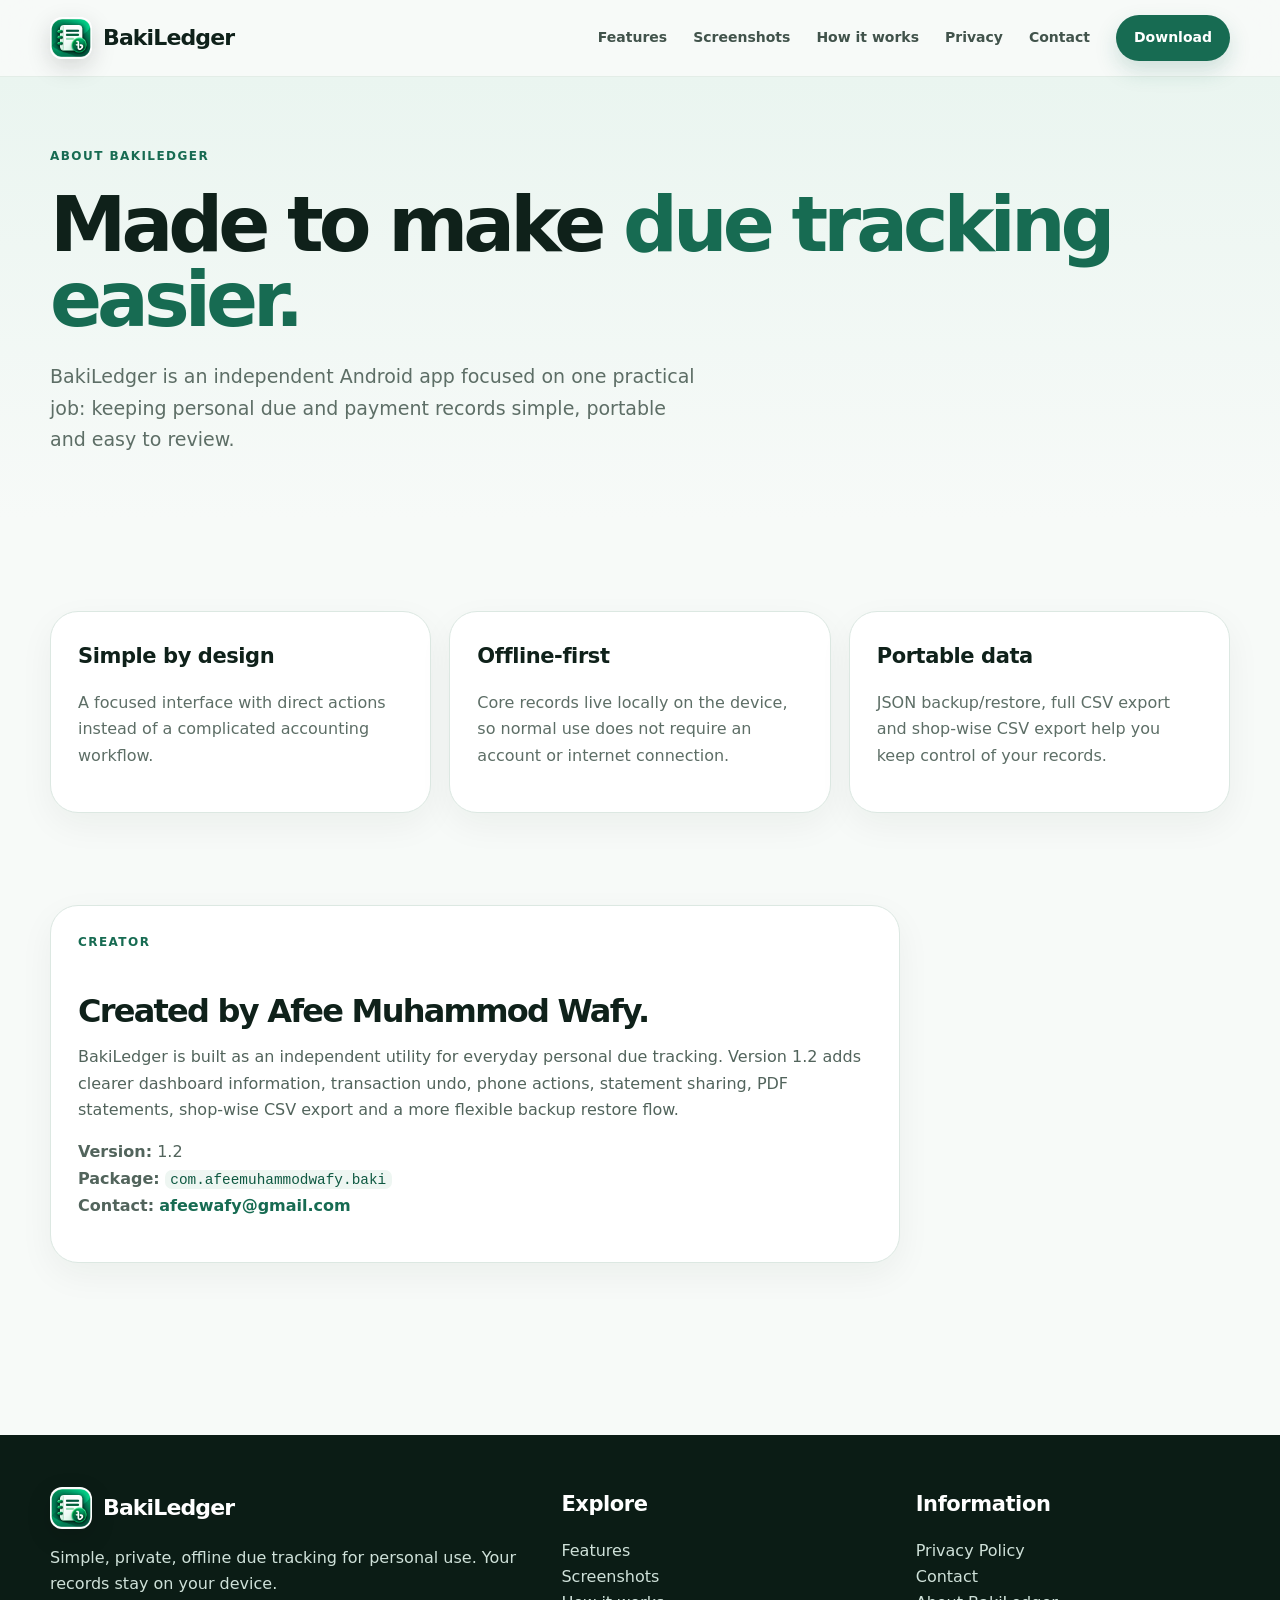
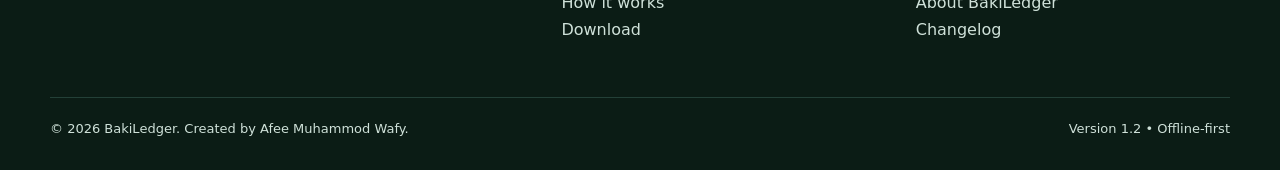
==== about/index.html @ 6c8f23ba "Add files via upload" ====
<!doctype html>
<html lang="en">
<head>
<meta charset="utf-8">
<meta name="viewport" content="width=device-width, initial-scale=1">
<title>About BakiLedger 1.2 — Offline Due Tracker</title>
<meta name="description" content="Learn about BakiLedger 1.2, an independent Android app created by Afee Muhammod Wafy for simple offline shop due and payment tracking.">
<meta name="robots" content="index,follow">
<meta name="author" content="Afee Muhammod Wafy">
<link rel="canonical" href="https://bakiledger.amwafy.xyz/about/">
<meta property="og:type" content="website">
<meta property="og:site_name" content="BakiLedger">
<meta property="og:title" content="About BakiLedger 1.2 — Offline Due Tracker">
<meta property="og:description" content="Learn about BakiLedger 1.2, an independent Android app created by Afee Muhammod Wafy for simple offline shop due and payment tracking.">
<meta property="og:url" content="https://bakiledger.amwafy.xyz/about/">
<meta property="og:image" content="https://bakiledger.amwafy.xyz/assets/feature-graphic.webp">
<meta property="og:image:width" content="1024">
<meta property="og:image:height" content="500">
<meta name="twitter:card" content="summary_large_image">
<meta name="twitter:title" content="About BakiLedger 1.2 — Offline Due Tracker">
<meta name="twitter:description" content="Learn about BakiLedger 1.2, an independent Android app created by Afee Muhammod Wafy for simple offline shop due and payment tracking.">
<meta name="twitter:image" content="https://bakiledger.amwafy.xyz/assets/feature-graphic.webp">
<link rel="icon" type="image/x-icon" href="../favicon.ico">
<link rel="icon" type="image/webp" sizes="48x48" href="../assets/favicon-48x48.webp">
<link rel="icon" type="image/png" sizes="32x32" href="../assets/favicon-32x32.png">
<link rel="icon" type="image/png" sizes="16x16" href="../assets/favicon-16x16.png">
<link rel="apple-touch-icon" href="../assets/apple-touch-icon.png">
<link rel="manifest" href="../site.webmanifest">
<meta name="theme-color" content="#0f5942">

<link rel="preload" as="image" href="../assets/bakiledger-icon.webp" fetchpriority="high">
<link rel="stylesheet" href="../styles.css">

</head>
<body>
<header class="nav">
  <div class="container nav-in">
    <a class="brand" href="../" aria-label="BakiLedger home"><span class="logo"><img src="../assets/bakiledger-icon.webp" alt="" width="42" height="42" loading="eager" decoding="async" fetchpriority="high"></span><span>BakiLedger</span></a>
    <button class="menu" data-menu aria-label="Open navigation" aria-expanded="false">☰</button>
    <nav class="navlinks" data-links>
      <a href="../features/">Features</a>
      <a href="../screenshots/">Screenshots</a>
      <a href="../how-it-works/">How it works</a>
      <a href="../privacy/">Privacy</a>
      <a href="../contact/">Contact</a>
      <a class="nav-cta" href="../download/">Download</a>
    </nav>
  </div>
</header>
<main>
<section class="page-hero"><div class="container"><div class="kicker">About BakiLedger</div><h1>Made to make <span>due tracking easier.</span></h1><p class="lead">BakiLedger is an independent Android app focused on one practical job: keeping personal due and payment records simple, portable and easy to review.</p></div></section>
<section class="section"><div class="container grid-3">
<div class="card"><h3>Simple by design</h3><p class="muted">A focused interface with direct actions instead of a complicated accounting workflow.</p></div>
<div class="card"><h3>Offline-first</h3><p class="muted">Core records live locally on the device, so normal use does not require an account or internet connection.</p></div>
<div class="card"><h3>Portable data</h3><p class="muted">JSON backup/restore, full CSV export and shop-wise CSV export help you keep control of your records.</p></div>
</div></section>
<section class="section" style="padding-top:0"><div class="container"><div class="card prose"><div class="kicker">Creator</div><h2>Created by Afee Muhammod Wafy.</h2><p>BakiLedger is built as an independent utility for everyday personal due tracking. Version 1.2 adds clearer dashboard information, transaction undo, phone actions, statement sharing, PDF statements, shop-wise CSV export and a more flexible backup restore flow.</p><p><strong>Version:</strong> 1.2<br><strong>Package:</strong> <code>com.afeemuhammodwafy.baki</code><br><strong>Contact:</strong> <a style="color:var(--green);font-weight:800" href="mailto:afeewafy@gmail.com">afeewafy@gmail.com</a></p></div></div></section>
</main>
<footer class="footer">
  <div class="container footer-grid">
    <div><div class="brand" style="color:#fff"><span class="logo"><img src="../assets/bakiledger-icon.webp" alt="" width="42" height="42" loading="eager" decoding="async" fetchpriority="high"></span><span>BakiLedger</span></div><p>Simple, private, offline due tracking for personal use. Your records stay on your device.</p></div>
    <div><h3>Explore</h3><p><a href="../features/">Features</a><br><a href="../screenshots/">Screenshots</a><br><a href="../how-it-works/">How it works</a><br><a href="../download/">Download</a></p></div>
    <div><h3>Information</h3><p><a href="../privacy/">Privacy Policy</a><br><a href="../contact/">Contact</a><br><a href="../about/">About BakiLedger</a><br><a href="../changelog/">Changelog</a></p></div>
  </div>
  <div class="container footer-bottom"><span>© 2026 BakiLedger. Created by Afee Muhammod Wafy.</span><span>Version 1.2 • Offline-first</span></div>
</footer>
<script src="../script.js"></script>
</body>
</html>
---- styles.css ----
:root{
  --bg:#f7faf8;--surface:#fff;--surface-2:#eef6f2;--ink:#0f211a;--muted:#5d6e66;
  --green:#176b52;--green-2:#0f5942;--lime:#2dd58c;--line:#dce8e2;--shadow:0 24px 70px rgba(15,89,66,.12);
  --radius:28px;--max:1180px;
}
*{box-sizing:border-box}
html{scroll-behavior:smooth}
body{margin:0;font-family:Inter,ui-sans-serif,system-ui,-apple-system,BlinkMacSystemFont,"Segoe UI",sans-serif;background:var(--bg);color:var(--ink);line-height:1.65}
a{color:inherit;text-decoration:none}
img{max-width:100%;display:block}
.container{width:min(var(--max),calc(100% - 40px));margin:auto}
.nav{position:sticky;top:0;z-index:50;background:rgba(247,250,248,.86);backdrop-filter:blur(18px);border-bottom:1px solid rgba(220,232,226,.75)}
.nav-in{height:76px;display:flex;align-items:center;justify-content:space-between;gap:24px}
.brand{display:flex;align-items:center;gap:11px;font-weight:900;font-size:22px;letter-spacing:-.04em}
.logo{width:42px;height:42px;border-radius:12px;display:grid;place-items:center;overflow:hidden;box-shadow:0 8px 24px rgba(0,0,0,.15)}
.logo img{width:42px;height:42px;display:block;object-fit:cover}
.navlinks{display:flex;align-items:center;gap:26px;font-size:14px;font-weight:700;color:#41534b}
.navlinks a:hover{color:var(--green)}
.nav-cta{background:var(--green);color:#fff!important;padding:11px 18px;border-radius:999px;box-shadow:0 10px 22px rgba(23,107,82,.18)}
.menu{display:none;border:0;background:none;font-size:28px}
.hero{padding:86px 0 74px;overflow:hidden}
.hero-grid{display:grid;grid-template-columns:1.02fr .98fr;align-items:center;gap:64px}
.eyebrow{display:inline-flex;gap:8px;align-items:center;padding:8px 13px;border:1px solid #cfe1d9;background:#edf7f2;color:var(--green);border-radius:999px;font-weight:800;font-size:13px}
h1{font-size:clamp(46px,6vw,78px);line-height:.98;letter-spacing:-.065em;margin:20px 0 24px}
h1 span{color:var(--green)}
.lead{font-size:19px;color:var(--muted);max-width:650px}
.actions{display:flex;flex-wrap:wrap;gap:13px;margin:30px 0 24px}
.btn{display:inline-flex;align-items:center;justify-content:center;gap:9px;padding:14px 21px;border-radius:15px;font-weight:850;border:1px solid var(--line);transition:.2s}
.btn-primary{background:var(--green);color:#fff;border-color:var(--green);box-shadow:0 14px 30px rgba(23,107,82,.2)}
.btn-primary:hover{transform:translateY(-2px);background:var(--green-2)}
.btn-soft{background:#fff}
.note{font-size:13px;color:#72827b}
.hero-art{position:relative;background:linear-gradient(145deg,#e8f4ee,#d5ebe1);border-radius:42px;padding:25px;box-shadow:var(--shadow)}
.hero-art img{border-radius:27px;box-shadow:0 25px 55px rgba(0,0,0,.18)}
.pill-row{display:flex;gap:10px;flex-wrap:wrap;margin-top:18px}
.pill{padding:8px 11px;background:#fff;border:1px solid var(--line);border-radius:999px;font-size:12px;font-weight:800;color:var(--green)}
.section{padding:92px 0}
.section-head{max-width:730px;margin-bottom:38px}
.kicker{color:var(--green);font-weight:900;text-transform:uppercase;letter-spacing:.12em;font-size:12px}
h2{font-size:clamp(34px,4vw,52px);line-height:1.04;letter-spacing:-.055em;margin:10px 0 15px}
h3{margin:0 0 9px;font-size:21px;letter-spacing:-.02em}
.muted{color:var(--muted)}
.grid-3{display:grid;grid-template-columns:repeat(3,1fr);gap:18px}
.card{background:var(--surface);border:1px solid var(--line);border-radius:var(--radius);padding:27px;box-shadow:0 12px 35px rgba(15,33,26,.05)}
.icon{width:48px;height:48px;border-radius:15px;background:#e5f4ed;color:var(--green);display:grid;place-items:center;font-weight:950;font-size:20px;margin-bottom:18px}
.feature-grid{display:grid;grid-template-columns:repeat(2,1fr);gap:18px}
.feature{display:grid;grid-template-columns:auto 1fr;gap:18px;align-items:start}
.screens{display:grid;grid-template-columns:repeat(4,1fr);gap:16px}
.screen-card{background:#fff;border:1px solid var(--line);border-radius:26px;padding:10px;box-shadow:0 12px 35px rgba(15,33,26,.06)}
.screen-card img{border-radius:19px;width:100%;height:auto;display:block;object-fit:contain;object-position:top}
.screen-card figcaption{padding:13px 8px 7px;font-weight:800;font-size:14px}
.band{background:var(--green);color:#fff;border-radius:36px;padding:48px;display:flex;justify-content:space-between;gap:30px;align-items:center}
.band p{color:#d7eee5;max-width:680px;margin:0}
.band .btn{background:#fff;color:var(--green);border-color:#fff}
.steps{counter-reset:step;display:grid;grid-template-columns:repeat(3,1fr);gap:18px}
.step:before{counter-increment:step;content:counter(step);display:grid;place-items:center;width:38px;height:38px;border-radius:50%;background:var(--green);color:#fff;font-weight:900;margin-bottom:18px}
.prose{max-width:850px}.prose h2{font-size:32px;margin-top:42px}.prose p,.prose li{color:#52645c}
.table{width:100%;border-collapse:collapse;background:#fff;border:1px solid var(--line);border-radius:18px;overflow:hidden}
.table th,.table td{text-align:left;padding:15px 17px;border-bottom:1px solid var(--line)}
.table th{background:#eef6f2;color:var(--green)}
.footer{margin-top:80px;background:#0b1c15;color:#cfe1d9;padding:52px 0 30px}
.footer-grid{display:grid;grid-template-columns:1.5fr 1fr 1fr;gap:40px}
.footer h3{color:#fff}.footer a{color:#cfe1d9}.footer a:hover{color:#fff}
.footer-bottom{border-top:1px solid #234037;margin-top:38px;padding-top:20px;font-size:13px;display:flex;justify-content:space-between;gap:20px}
.page-hero{padding:70px 0 45px;background:linear-gradient(180deg,#eaf5f0,transparent)}
.faq{display:grid;gap:12px;max-width:850px}.faq details{background:#fff;border:1px solid var(--line);border-radius:18px;padding:17px 20px}.faq summary{font-weight:850;cursor:pointer}
.badge{display:inline-block;padding:5px 9px;border-radius:8px;background:#eaf6f0;color:var(--green);font-size:11px;font-weight:900}
@media(max-width:900px){
 .navlinks{display:none}.menu{display:block}.hero{padding:58px 0}.hero-grid{grid-template-columns:1fr;gap:38px}
 .grid-3,.steps{grid-template-columns:1fr}.feature-grid{grid-template-columns:1fr}.screens{grid-template-columns:repeat(2,1fr)}
 .footer-grid{grid-template-columns:1fr 1fr}.band{flex-direction:column;align-items:flex-start}
}
@media(max-width:560px){
 .container{width:min(var(--max),calc(100% - 24px))}.nav-in{height:68px}.hero{padding:43px 0 50px}h1{font-size:48px}.lead{font-size:17px}
 .section{padding:62px 0}.card{padding:22px;border-radius:22px}.screens{gap:10px}.screen-card{border-radius:20px;padding:7px}
 .screen-card figcaption{font-size:12px;padding:9px 5px 4px}.band{padding:30px 24px;border-radius:26px}.footer-grid{grid-template-columns:1fr}.footer-bottom{flex-direction:column}
}


/* Contact form */
.contact-grid{display:grid;grid-template-columns:.9fr 1.1fr;gap:22px;align-items:start}
.contact-card{height:100%;padding:34px}.contact-card h2{font-size:clamp(34px,4vw,50px);margin-top:16px}.contact-points{display:grid;gap:16px;margin-top:28px}.contact-points div{padding:16px 0;border-top:1px solid var(--line);display:grid;gap:4px}.contact-points strong{font-size:16px}.contact-points span{color:var(--muted);font-size:14px}.form-card{padding:30px}.form-card form{display:grid;gap:9px}.form-card label{font-size:13px;font-weight:850;margin-top:7px}.form-card input,.form-card select,.form-card textarea{width:100%;border:1px solid #cfded7;background:#fbfdfc;color:var(--ink);border-radius:14px;padding:14px 15px;font:inherit;outline:none;transition:border-color .2s,box-shadow .2s}.form-card textarea{resize:vertical;min-height:150px}.form-card input:focus,.form-card select:focus,.form-card textarea:focus{border-color:var(--green);box-shadow:0 0 0 4px rgba(23,107,82,.10)}.form-submit{margin-top:8px;width:100%;cursor:pointer;font:inherit}.form-note{font-size:12px;color:#71817a;margin:4px 0 0}.form-success{background:#e7f6ee;color:#126044;border:1px solid #bfe4d1;border-radius:14px;padding:13px 15px;margin-bottom:18px;font-weight:750}.navlinks.open{display:flex;position:absolute;top:68px;left:12px;right:12px;flex-direction:column;align-items:stretch;gap:4px;padding:12px;background:rgba(255,255,255,.97);backdrop-filter:blur(18px);border:1px solid var(--line);border-radius:20px;box-shadow:0 20px 50px rgba(15,33,26,.14)}.navlinks.open a{padding:12px 14px;border-radius:12px}.navlinks.open .nav-cta{text-align:center}
@media(max-width:900px){.contact-grid{grid-template-columns:1fr}}
@media(max-width:560px){.contact-card,.form-card{padding:22px}.contact-grid{gap:14px}}

/* Baki 1.2 additions */
code{font-family:ui-monospace,SFMono-Regular,Menlo,Monaco,Consolas,"Liberation Mono",monospace;font-size:.9em;background:#eef6f2;padding:.12em .38em;border-radius:7px;color:var(--green-2)}
.formula{font-size:clamp(20px,3vw,30px);font-weight:900;color:var(--green);text-align:center;letter-spacing:-.02em}
.prose ul{padding-left:1.25rem}.prose li{margin:.55rem 0}
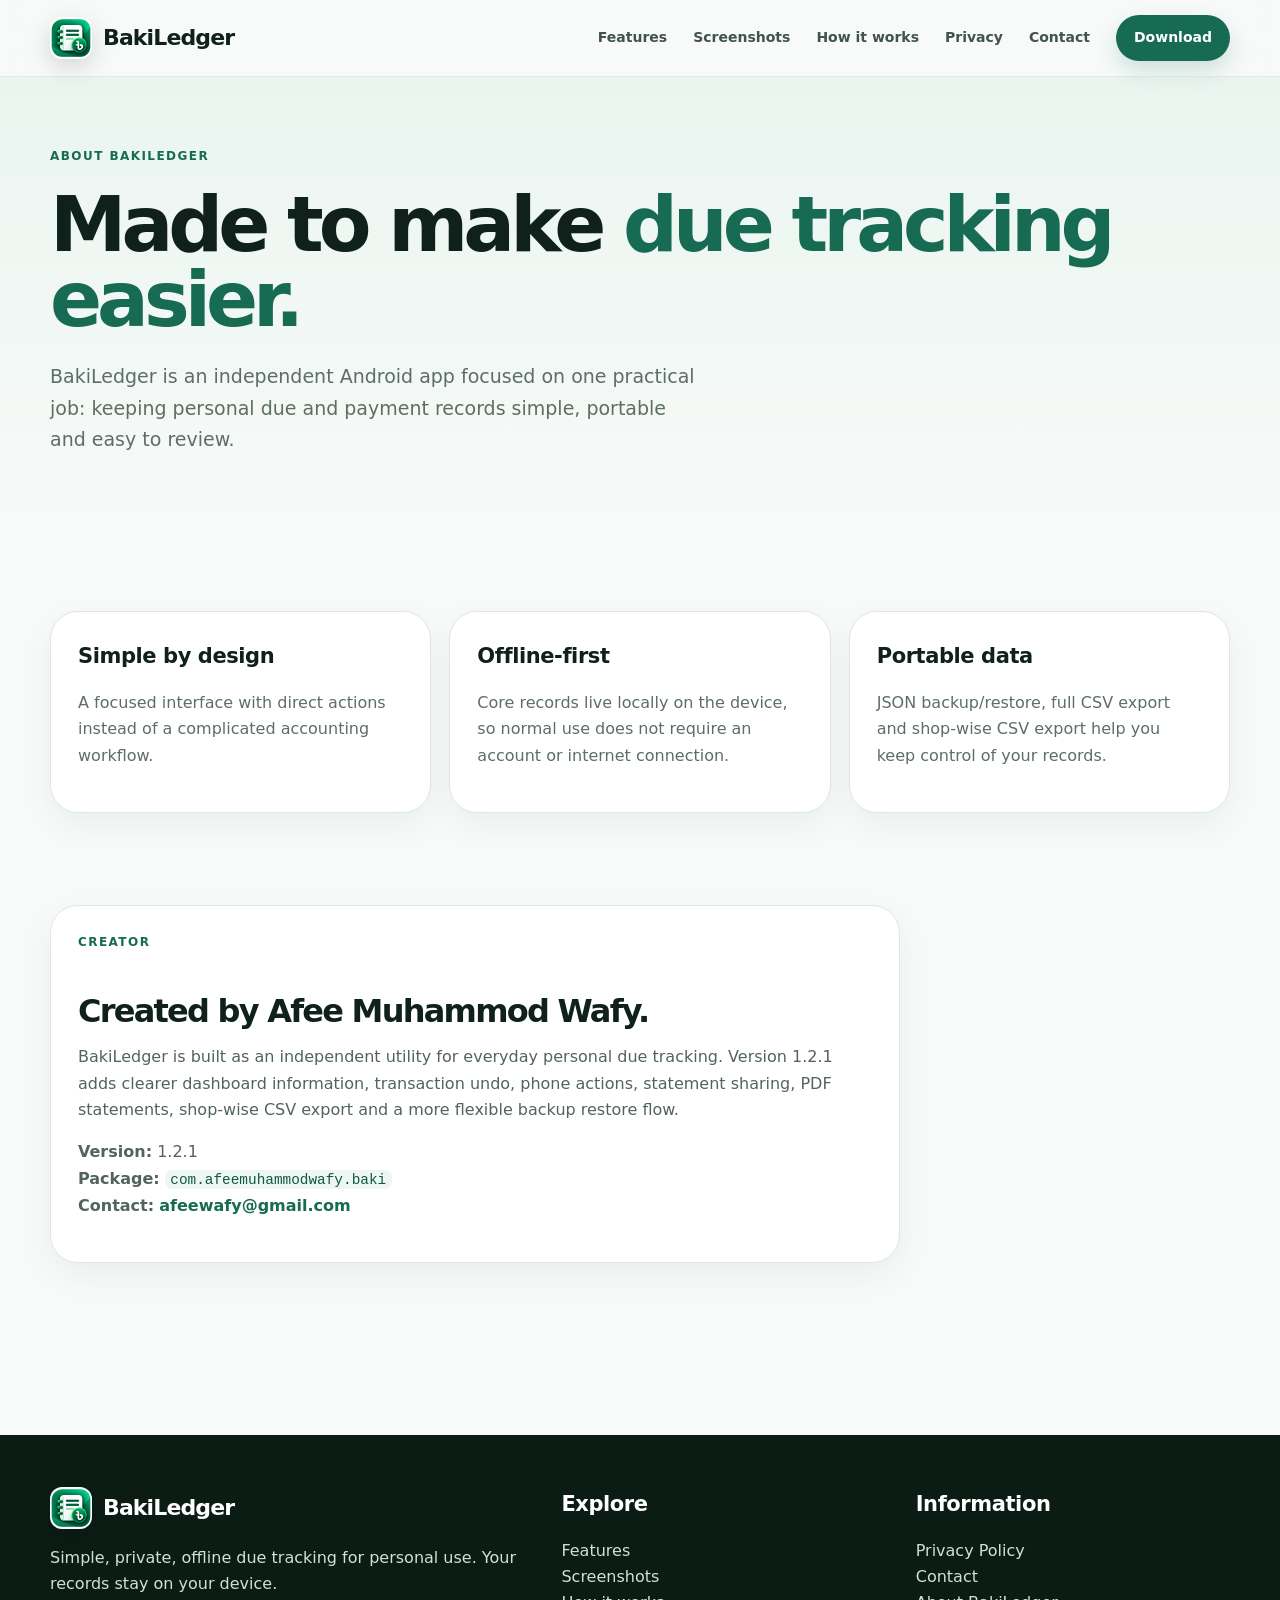
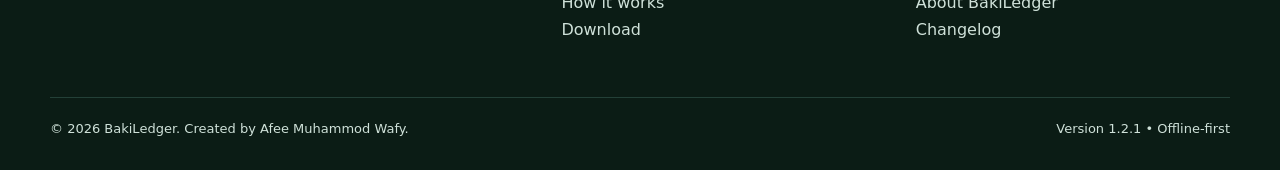
==== commit 9090944f: "Add files via upload" ====
--- a/about/index.html
+++ b/about/index.html
@@ -3,22 +3,22 @@
 <head>
 <meta charset="utf-8">
 <meta name="viewport" content="width=device-width, initial-scale=1">
-<title>About BakiLedger 1.2 — Offline Due Tracker</title>
-<meta name="description" content="Learn about BakiLedger 1.2, an independent Android app created by Afee Muhammod Wafy for simple offline shop due and payment tracking.">
+<title>About BakiLedger 1.2.1 — Offline Due Tracker</title>
+<meta name="description" content="Learn about BakiLedger 1.2.1, an independent Android app created by Afee Muhammod Wafy for simple offline shop due and payment tracking.">
 <meta name="robots" content="index,follow">
 <meta name="author" content="Afee Muhammod Wafy">
 <link rel="canonical" href="https://bakiledger.amwafy.xyz/about/">
 <meta property="og:type" content="website">
 <meta property="og:site_name" content="BakiLedger">
-<meta property="og:title" content="About BakiLedger 1.2 — Offline Due Tracker">
-<meta property="og:description" content="Learn about BakiLedger 1.2, an independent Android app created by Afee Muhammod Wafy for simple offline shop due and payment tracking.">
+<meta property="og:title" content="About BakiLedger 1.2.1 — Offline Due Tracker">
+<meta property="og:description" content="Learn about BakiLedger 1.2.1, an independent Android app created by Afee Muhammod Wafy for simple offline shop due and payment tracking.">
 <meta property="og:url" content="https://bakiledger.amwafy.xyz/about/">
 <meta property="og:image" content="https://bakiledger.amwafy.xyz/assets/feature-graphic.webp">
 <meta property="og:image:width" content="1024">
 <meta property="og:image:height" content="500">
 <meta name="twitter:card" content="summary_large_image">
-<meta name="twitter:title" content="About BakiLedger 1.2 — Offline Due Tracker">
-<meta name="twitter:description" content="Learn about BakiLedger 1.2, an independent Android app created by Afee Muhammod Wafy for simple offline shop due and payment tracking.">
+<meta name="twitter:title" content="About BakiLedger 1.2.1 — Offline Due Tracker">
+<meta name="twitter:description" content="Learn about BakiLedger 1.2.1, an independent Android app created by Afee Muhammod Wafy for simple offline shop due and payment tracking.">
 <meta name="twitter:image" content="https://bakiledger.amwafy.xyz/assets/feature-graphic.webp">
 <link rel="icon" type="image/x-icon" href="../favicon.ico">
 <link rel="icon" type="image/webp" sizes="48x48" href="../assets/favicon-48x48.webp">
@@ -54,7 +54,7 @@
 <div class="card"><h3>Offline-first</h3><p class="muted">Core records live locally on the device, so normal use does not require an account or internet connection.</p></div>
 <div class="card"><h3>Portable data</h3><p class="muted">JSON backup/restore, full CSV export and shop-wise CSV export help you keep control of your records.</p></div>
 </div></section>
-<section class="section" style="padding-top:0"><div class="container"><div class="card prose"><div class="kicker">Creator</div><h2>Created by Afee Muhammod Wafy.</h2><p>BakiLedger is built as an independent utility for everyday personal due tracking. Version 1.2 adds clearer dashboard information, transaction undo, phone actions, statement sharing, PDF statements, shop-wise CSV export and a more flexible backup restore flow.</p><p><strong>Version:</strong> 1.2<br><strong>Package:</strong> <code>com.afeemuhammodwafy.baki</code><br><strong>Contact:</strong> <a style="color:var(--green);font-weight:800" href="mailto:afeewafy@gmail.com">afeewafy@gmail.com</a></p></div></div></section>
+<section class="section" style="padding-top:0"><div class="container"><div class="card prose"><div class="kicker">Creator</div><h2>Created by Afee Muhammod Wafy.</h2><p>BakiLedger is built as an independent utility for everyday personal due tracking. Version 1.2.1 adds clearer dashboard information, transaction undo, phone actions, statement sharing, PDF statements, shop-wise CSV export and a more flexible backup restore flow.</p><p><strong>Version:</strong> 1.2.1<br><strong>Package:</strong> <code>com.afeemuhammodwafy.baki</code><br><strong>Contact:</strong> <a style="color:var(--green);font-weight:800" href="mailto:afeewafy@gmail.com">afeewafy@gmail.com</a></p></div></div></section>
 </main>
 <footer class="footer">
   <div class="container footer-grid">
@@ -62,7 +62,7 @@
     <div><h3>Explore</h3><p><a href="../features/">Features</a><br><a href="../screenshots/">Screenshots</a><br><a href="../how-it-works/">How it works</a><br><a href="../download/">Download</a></p></div>
     <div><h3>Information</h3><p><a href="../privacy/">Privacy Policy</a><br><a href="../contact/">Contact</a><br><a href="../about/">About BakiLedger</a><br><a href="../changelog/">Changelog</a></p></div>
   </div>
-  <div class="container footer-bottom"><span>© 2026 BakiLedger. Created by Afee Muhammod Wafy.</span><span>Version 1.2 • Offline-first</span></div>
+  <div class="container footer-bottom"><span>© 2026 BakiLedger. Created by Afee Muhammod Wafy.</span><span>Version 1.2.1 • Offline-first</span></div>
 </footer>
 <script src="../script.js"></script>
 </body>
--- a/styles.css
+++ b/styles.css
@@ -84,7 +84,7 @@
 @media(max-width:900px){.contact-grid{grid-template-columns:1fr}}
 @media(max-width:560px){.contact-card,.form-card{padding:22px}.contact-grid{gap:14px}}
 
-/* Baki 1.2 additions */
+/* Baki 1.2.1 additions */
 code{font-family:ui-monospace,SFMono-Regular,Menlo,Monaco,Consolas,"Liberation Mono",monospace;font-size:.9em;background:#eef6f2;padding:.12em .38em;border-radius:7px;color:var(--green-2)}
 .formula{font-size:clamp(20px,3vw,30px);font-weight:900;color:var(--green);text-align:center;letter-spacing:-.02em}
 .prose ul{padding-left:1.25rem}.prose li{margin:.55rem 0}
